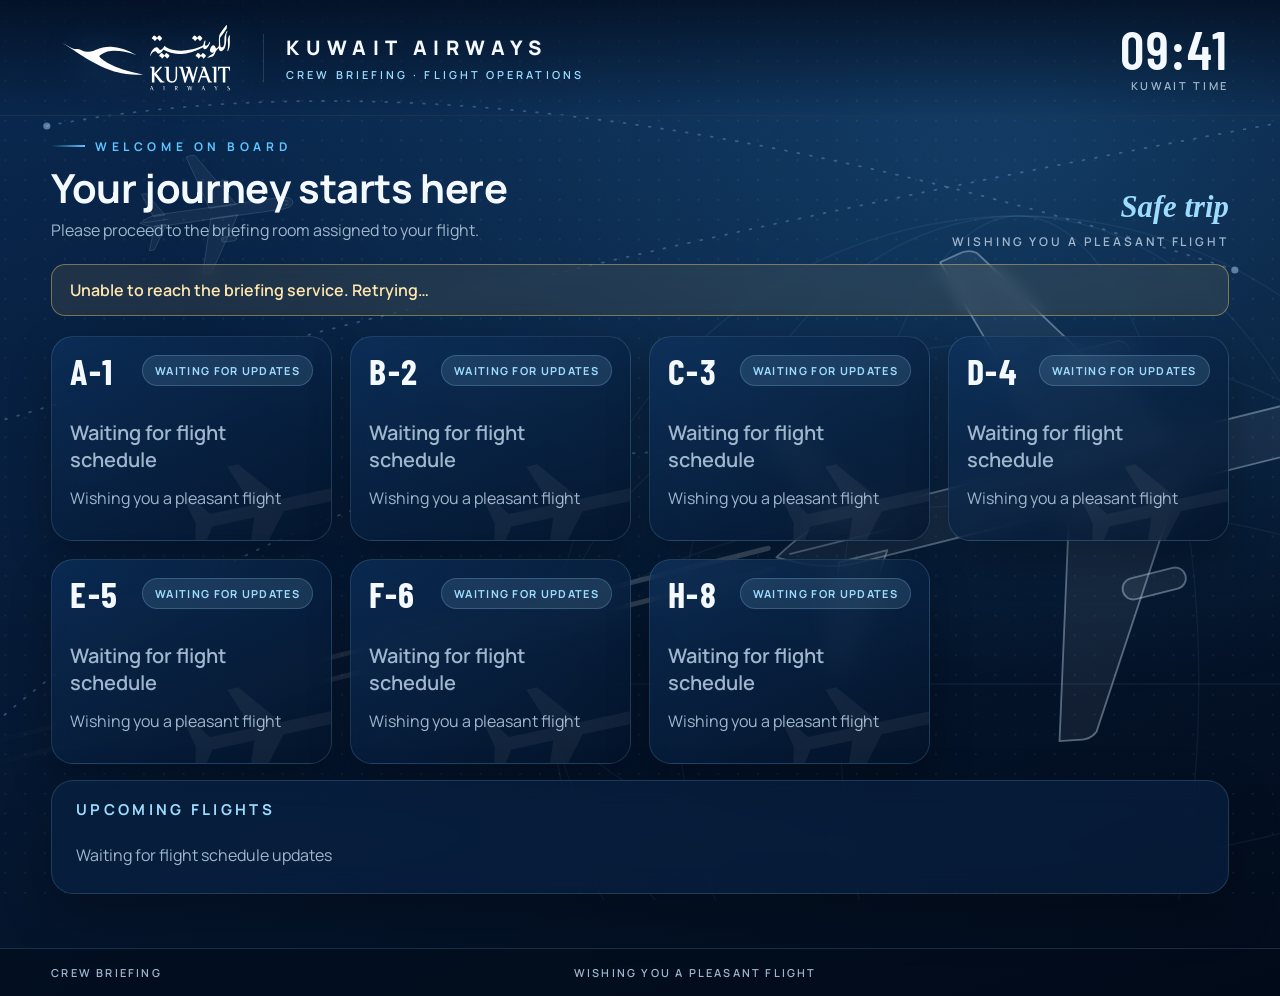
==== docs/index.html @ 400dd9bf "Read the full-day SCCM reporting list: A/C TYPE, PAIRING, KUG flights; skip DHD rows Preview shows r" ====
<!doctype html><html lang="en" dir="ltr"><head><meta charset="utf-8"><meta name="viewport" content="width=device-width,initial-scale=1"><title>Crew display · Crew Briefing</title><link rel="stylesheet" href="style.css?v=14"></head><body data-page="display">
<header><div class="brand"><img class="airline-logo" src="kuwait-airways-logo.svg" alt="Kuwait Airways"><div><b>KUWAIT AIRWAYS</b><small>CREW BRIEFING · FLIGHT OPERATIONS</small></div></div><div class="live"><strong id="clock">--:--</strong><small>Kuwait time</small></div></header>
<main><section class="intro"><div><span class="eyebrow">WELCOME ON BOARD</span><h1 id="title">Your journey starts here</h1><p>Please proceed to the briefing room assigned to your flight.</p></div><div class="welcome">Safe trip<span>Wishing you a pleasant flight</span></div></section>
<div id="notice" role="status">Waiting for flight schedule updates</div><section id="board" class="board" aria-label="Crew briefing rooms"></section><section id="upcoming" class="panel"><h2>Upcoming flights</h2><div id="queue"></div></section></main>
<footer><span>CREW BRIEFING</span><span>Wishing you a pleasant flight</span><span id="updated"></span></footer><script src="config.js?v=1"></script><script src="display.js?v=11"></script></body></html>
---- docs/style.css ----
@import url('https://fonts.googleapis.com/css2?family=Barlow+Condensed:wght@500;600;700&family=Manrope:wght@400;500;600;700;800&display=swap');
:root{color-scheme:dark;--ink:#f4f9ff;--muted:#9fb6cc;--sky:#5cc4ff;--sky-2:#9ddcff;--navy-0:#020b1a;--navy-1:#061a36;--navy-2:#0a2a52;--line:rgba(157,220,255,.16);--glass:rgba(10,38,74,.55);--glass-2:rgba(14,52,98,.62);--gold:#e9c46a;--ok:#5ee6b0;--bad:#ff9aa5;--r:22px;--num:'Barlow Condensed','Arial Narrow',system-ui,sans-serif;--ui:'Manrope',Arial,system-ui,sans-serif}
*{box-sizing:border-box}
html{background:var(--navy-0)}
body{margin:0;min-height:100vh;color:var(--ink);font-family:var(--ui);background:linear-gradient(160deg,var(--navy-2) 0%,var(--navy-1) 45%,var(--navy-0) 100%);position:relative;overflow-x:hidden;display:flex;flex-direction:column}
main{flex:1;width:100%}
body::before{content:'';position:fixed;inset:0;background:url(bg-sky.svg) 72% center/cover no-repeat;pointer-events:none;z-index:0}
body>*{position:relative;z-index:1}
[hidden]{display:none!important}
a{color:var(--sky-2)}

/* Header */
header{display:flex;justify-content:space-between;align-items:center;gap:24px;padding:22px 4vw;background:linear-gradient(180deg,rgba(2,11,26,.75),rgba(2,11,26,0));border-bottom:1px solid var(--line)}
.brand{display:flex;align-items:center;gap:22px}
.airline-logo{width:190px;height:66px;object-fit:contain;flex-shrink:0;filter:drop-shadow(0 4px 18px rgba(92,196,255,.25))}
.brand>div{border-left:1px solid var(--line);padding-left:22px}
.brand b{display:block;font:800 20px var(--ui);letter-spacing:.32em}
.brand small{display:block;margin-top:6px;font:600 11px var(--ui);letter-spacing:.28em;color:var(--sky-2)}
.live{text-align:right;display:grid;gap:2px}
.live strong{font:600 54px/1 var(--num);letter-spacing:.04em}
.live small{font:600 11px var(--ui);letter-spacing:.24em;color:var(--muted);text-transform:uppercase}
#connection{font:700 12px var(--ui);color:var(--ok);letter-spacing:.08em}

nav{display:flex;align-items:center;gap:12px;padding:12px 4vw;flex-wrap:wrap}
main{padding:26px 4vw 30px}

/* Intro */
.intro{display:flex;justify-content:space-between;align-items:flex-end;gap:24px;margin-bottom:26px}
.eyebrow{display:inline-flex;align-items:center;gap:10px;font:700 12px var(--ui);letter-spacing:.38em;color:var(--sky)}
.eyebrow::before{content:'';width:34px;height:2px;background:linear-gradient(90deg,transparent,var(--sky))}
h1{font:700 clamp(34px,4.2vw,64px)/1.05 var(--ui);margin:12px 0 8px;letter-spacing:-.01em}
p{color:var(--muted);line-height:1.7;margin:6px 0}
.welcome{font:italic 600 clamp(22px,2.4vw,34px) Georgia,serif;color:var(--sky-2);text-align:right}
.welcome span{display:block;font:600 12px var(--ui);letter-spacing:.24em;color:var(--muted);margin-top:8px;font-style:normal;text-transform:uppercase}

#notice{padding:14px 18px;border:1px solid rgba(233,196,106,.45);border-radius:14px;margin-bottom:20px;background:rgba(233,196,106,.10);color:#ffe7ae;font-weight:600;backdrop-filter:blur(8px)}
#notice.error{background:rgba(255,120,135,.12);border-color:rgba(255,154,165,.5);color:#ffd2d7}
#notice:empty{display:none}

/* Panels & forms */
.panel{background:var(--glass);border:1px solid var(--line);border-radius:var(--r);padding:24px;margin-bottom:24px;backdrop-filter:blur(14px);box-shadow:0 20px 50px rgba(0,0,0,.25)}
h2{font:700 15px var(--ui);letter-spacing:.22em;text-transform:uppercase;margin:0 0 16px;color:var(--sky-2)}
label{display:grid;gap:6px;font:600 12px var(--ui);color:var(--muted)}
button,select,input{font:600 14px var(--ui);border:1px solid rgba(157,220,255,.25);border-radius:12px;padding:11px 14px;background:rgba(6,26,54,.75);color:var(--ink)}
input:focus,select:focus{outline:2px solid var(--sky);outline-offset:1px}
button{cursor:pointer;transition:background .15s,transform .15s}
button:hover{background:rgba(92,196,255,.18)}button:active{transform:translateY(1px)}
button:disabled{opacity:.4;cursor:not-allowed}
.primary{background:linear-gradient(135deg,#7fd3ff,#3fa9f5);color:#03172e;border:0;font-weight:800}
.primary:hover{background:linear-gradient(135deg,#a3e0ff,#5cc4ff)}
form,.upload{display:flex;align-items:end;gap:14px;flex-wrap:wrap;margin-top:12px}
form#login label:first-child{flex:1;min-width:240px}
details{margin:16px 0;font-size:13px;color:var(--muted)}summary{cursor:pointer;color:var(--sky-2)}
.display-link{display:inline-block;padding:10px 16px;border:1px solid rgba(157,220,255,.35);border-radius:12px;text-decoration:none;font-weight:700;font-size:13px}

/* Room cards */
.board{display:grid;grid-template-columns:repeat(3,minmax(0,1fr));gap:18px;margin-bottom:26px}
.card{position:relative;overflow:hidden;background:linear-gradient(150deg,var(--glass-2),rgba(4,20,42,.72));border:1px solid var(--line);border-radius:var(--r);padding:22px 24px;min-height:240px;backdrop-filter:blur(12px);box-shadow:0 18px 40px rgba(0,0,0,.28)}
.card::after{content:'';position:absolute;right:-30px;bottom:-24px;width:190px;height:120px;background:url("data:image/svg+xml,%3Csvg xmlns='http://www.w3.org/2000/svg' viewBox='0 0 120 70'%3E%3Cpath d='M118 35c0-3-4-4-9-4H70L48 4h-7l10 27H24L15 18h-5l4 17-4 17h5l9-13h27L41 66h7l22-27h39c5 0 9-1 9-4z' fill='%23ffffff' fill-opacity='.05'/%3E%3C/svg%3E") no-repeat right bottom/contain;transform:rotate(-12deg);pointer-events:none}
.card.active{border-color:rgba(92,196,255,.55);background:linear-gradient(150deg,rgba(18,72,130,.78),rgba(5,26,54,.8));box-shadow:0 0 0 1px rgba(92,196,255,.25),0 22px 50px rgba(0,40,90,.45)}
.card.active::before{content:'';position:absolute;inset:0 0 auto 0;height:4px;background:linear-gradient(90deg,var(--sky),var(--gold))}
.card.free{opacity:.72}
.cardtop{display:flex;justify-content:space-between;align-items:center;gap:10px}
.room{font:700 44px/1 var(--num);letter-spacing:.04em}
.status{font:700 11px var(--ui);letter-spacing:.12em;text-transform:uppercase;padding:7px 12px;border-radius:30px;background:rgba(157,220,255,.12);color:var(--sky-2);border:1px solid rgba(157,220,255,.22)}
.card.active .status{background:rgba(94,230,176,.14);color:var(--ok);border-color:rgba(94,230,176,.35)}
.card.active .status::before{content:'';display:inline-block;width:7px;height:7px;border-radius:50%;background:var(--ok);margin-right:7px;vertical-align:1px;animation:pulse 1.6s infinite}
@keyframes pulse{50%{opacity:.25}}
.flight{font:700 26px var(--num);letter-spacing:.12em;margin:18px 0 2px;color:var(--sky)}
.destination{font:800 30px/1.15 var(--ui);margin:0 0 14px}
.sccm{display:flex;align-items:center;gap:10px;padding:13px 0;border-top:1px solid var(--line);font-weight:600;color:#e2efff}
.sccm svg{width:24px;height:24px;fill:none;stroke:var(--sky-2);stroke-width:1.8;flex-shrink:0}
.sccm b{font:800 10px var(--ui);letter-spacing:.14em;background:linear-gradient(135deg,var(--gold),#d9a441);color:#2a1a00;padding:4px 7px;border-radius:5px}
.times{display:flex;justify-content:space-between;align-items:center;font:600 14px var(--ui);color:var(--muted);margin-top:8px}
.times>span:first-child{direction:ltr}
.countdown{font:700 22px var(--num);color:var(--ok);letter-spacing:.04em}
.extend{margin-top:14px;width:100%}
.idle{padding:30px 0 6px;color:var(--muted);font:600 20px var(--ui)}

/* Upcoming list (FIDS style) */
#upcoming{padding:18px 24px}
.qrow{display:grid;grid-template-columns:1fr 2fr 1.2fr 1.2fr;gap:12px;padding:12px 4px;border-bottom:1px solid var(--line);font:600 15px var(--ui);align-items:center}
.qrow:first-child{font:700 11px var(--ui);letter-spacing:.2em;text-transform:uppercase;color:var(--sky-2);padding-top:0}
.qrow:last-child{border:0}
.qrow span:first-child,.qrow span:nth-child(3){font:600 20px var(--num);letter-spacing:.06em}
.qrow:first-child span{font:inherit!important}

/* Tables */
.tablewrap{overflow:auto;max-height:360px;border-radius:14px}
.tablewrap.tall{max-height:560px}
table{border-collapse:collapse;width:100%;font-size:13px}
th{position:sticky;top:0;background:#0a2a52;text-align:left;font:700 11px var(--ui);letter-spacing:.14em;text-transform:uppercase;color:var(--sky-2)}
td,th{padding:10px 12px;border-bottom:1px solid var(--line);white-space:nowrap;vertical-align:middle;text-align:left}
tr:hover td{background:rgba(157,220,255,.04)}
#flights tr.warn td{background:rgba(233,196,106,.09)}
.sccmform{display:flex;gap:6px;margin:0}.sccmform input{min-width:200px;padding:7px 10px}
.sccmform button,#displays button,#flights select,#displays select{padding:7px 10px;font-size:13px}
.bad{color:var(--bad)!important}
.feed{display:grid;grid-template-columns:repeat(auto-fit,minmax(220px,1fr));gap:12px;margin-bottom:16px}
.feed div{display:grid;gap:4px;padding:12px 14px;border:1px solid var(--line);border-radius:14px;background:rgba(2,11,26,.35);font:600 11px var(--ui);letter-spacing:.08em;text-transform:uppercase;color:var(--muted)}
.feed b{font:700 15px var(--ui);letter-spacing:0;text-transform:none;color:var(--ink)}
#pair{margin-bottom:16px}#pair label:first-child{flex:0 1 160px;min-width:140px}
.linkline a{word-break:break-all;font-weight:700}

/* Pairing screen */
.card.pairing{max-width:1000px;margin:0 auto;text-align:center;padding:5vh 4vw}
.card.pairing .cardtop{justify-content:center}
.card.pairing p{font-size:clamp(16px,2vw,24px)}
.paircode{font:700 clamp(80px,14vw,190px)/1 var(--num);letter-spacing:.12em;color:var(--ink);margin:4vh 0;text-shadow:0 0 40px rgba(92,196,255,.45)}

footer{display:flex;justify-content:space-between;gap:12px;padding:16px 4vw;font:600 11px var(--ui);letter-spacing:.2em;text-transform:uppercase;color:var(--muted);border-top:1px solid var(--line);background:rgba(2,11,26,.55)}

/* Orientation */
body[data-orientation=portrait] main{max-width:1080px;margin:auto}
body[data-orientation=portrait] .board{grid-template-columns:repeat(2,minmax(0,1fr))}
body[data-orientation=portrait] .card{min-height:270px}
body[data-orientation=landscape] .board{grid-template-columns:repeat(3,minmax(0,1fr))}
@media(orientation:portrait){body[data-orientation=auto] .board{grid-template-columns:repeat(2,minmax(0,1fr))}}

/* Single room screen */
body.roomview .board{grid-template-columns:1fr;max-width:1200px;margin:0 auto 24px}
body.roomview .card{padding:4vh 5vw;min-height:58vh;display:flex;flex-direction:column;justify-content:space-between;gap:2vh}
body.roomview .card::after{width:52%;height:60%;right:-6%;bottom:-8%}
body.roomview .cardtop{margin-bottom:auto}body.roomview .times{flex-wrap:wrap;gap:8px 24px}
body.roomview .room{font-size:clamp(56px,9vw,130px)}
body.roomview .status{font-size:clamp(13px,1.4vw,20px);padding:10px 18px}
body.roomview .flight{font-size:clamp(34px,5vw,72px);margin-top:auto}
body.roomview .destination{font-size:clamp(44px,7vw,110px);margin-bottom:3vh}
body.roomview .sccm{font-size:clamp(22px,2.8vw,42px);gap:18px;padding:3vh 0}
body.roomview .sccm svg{width:clamp(30px,3.6vw,54px);height:clamp(30px,3.6vw,54px)}
body.roomview .sccm b{font-size:clamp(12px,1.3vw,18px);padding:6px 10px}
body.roomview .times{font-size:clamp(18px,2vw,28px)}
body.roomview .countdown{font-size:clamp(34px,4.4vw,64px)}
body.roomview .idle{font-size:clamp(28px,3.6vw,52px);margin-top:auto}
body.roomview .card p{font-size:clamp(16px,1.8vw,24px)}
body.roomview[data-orientation=portrait] .card{min-height:66vh}
@media(orientation:portrait){body.roomview .intro{flex-direction:column;align-items:flex-start}body.roomview .welcome{text-align:left}}
body[data-page=display].stale .board{opacity:.45}

/* TV hall layout: all seven rooms on a full-HD landscape screen */
@media(min-width:1100px) and (orientation:landscape){
 body[data-page=display]:not(.roomview)[data-orientation=landscape] .board,body[data-page=display]:not(.roomview)[data-orientation=auto] .board{grid-template-columns:repeat(4,minmax(0,1fr))}
 body[data-page=display]:not(.roomview) main{padding-top:14px}
 body[data-page=display]:not(.roomview) .intro{margin-bottom:14px}
 body[data-page=display]:not(.roomview) h1{font-size:40px}
 body[data-page=display]:not(.roomview) .card{min-height:205px;padding:16px 18px}
 body[data-page=display]:not(.roomview) .room{font-size:36px}
 body[data-page=display]:not(.roomview) .flight{margin:10px 0 0;font-size:22px}
 body[data-page=display]:not(.roomview) .destination{font-size:24px;margin-bottom:8px}
 body[data-page=display]:not(.roomview) .sccm{padding:9px 0}
 body[data-page=display]:not(.roomview) .board{margin-bottom:16px}
 body[data-page=display]:not(.roomview) #queue{max-height:150px;overflow:hidden}
}
body[data-page=admin] .board{grid-template-columns:repeat(auto-fill,minmax(230px,1fr))}
body[data-page=admin] .card{min-height:180px}
body[data-page=admin] .intro{display:none}

@media(max-width:700px){
 header{padding:16px;flex-wrap:wrap}.airline-logo{width:130px;height:48px}.brand>div{display:none}
 .live strong{font-size:38px}main{padding:18px 14px}.intro{display:block}.welcome{text-align:left;margin-top:12px}
 .board,body[data-orientation] .board{grid-template-columns:1fr!important}.qrow{font-size:13px;gap:6px}footer{flex-wrap:wrap}
}
@media(orientation:landscape){body.roomview .intro{display:none}body.roomview main{padding-top:3vh}body.roomview .card{min-height:72vh}body.roomview .room{font-size:clamp(56px,7vw,112px)}body.roomview .destination{font-size:clamp(44px,6vw,96px)}}
@media(orientation:portrait){body::before{background-position:86% 62%}}

.depform{display:inline-flex;gap:6px;margin:0}.depform input{width:72px;padding:7px 8px;font-family:var(--num);font-size:16px}.depform button{padding:7px 10px;font-size:13px}.manual{display:inline-block;margin-left:6px;font:700 10px var(--ui);letter-spacing:.1em;text-transform:uppercase;color:var(--gold)}
body[data-page=admin] .room{font-size:34px;white-space:nowrap}body[data-page=admin] .cardtop{flex-wrap:wrap}
.nextup b{color:var(--sky);font-family:var(--num);font-size:1.25em;letter-spacing:.04em}
.crewlist{display:grid;border-top:1px solid var(--line)}.crewlist .sccm{border-top:0;padding:8px 0}.crewlist .sccm:first-child{padding-top:13px}
.sccm.role-fss b{background:linear-gradient(135deg,#9ddcff,#5cc4ff);color:#03172e}.sccm.role-cci b{background:linear-gradient(135deg,#c9b6ff,#9d84f2);color:#170a3a}
body.roomview .crewlist .sccm{padding:1.6vh 0}label.check{display:flex;flex-direction:row;align-items:center;gap:8px;font-size:13px;color:var(--ink)}label.check input{width:18px;height:18px;padding:0}
.sccm.role-ins b{background:linear-gradient(135deg,#7fe0b8,#3fbf8a);color:#04281a}
.countdown.before{color:var(--gold)}.card.active.upnext .status{background:rgba(233,196,106,.14);color:var(--gold);border-color:rgba(233,196,106,.4)}.card.active.upnext .status::before{background:var(--gold)}
.previewnote{margin:12px 0;padding:10px 14px;border-radius:12px;background:rgba(94,230,176,.12);color:#c8f5e2;font-weight:600}.previewnote.error{background:rgba(255,120,135,.14);color:#ffd2d7}
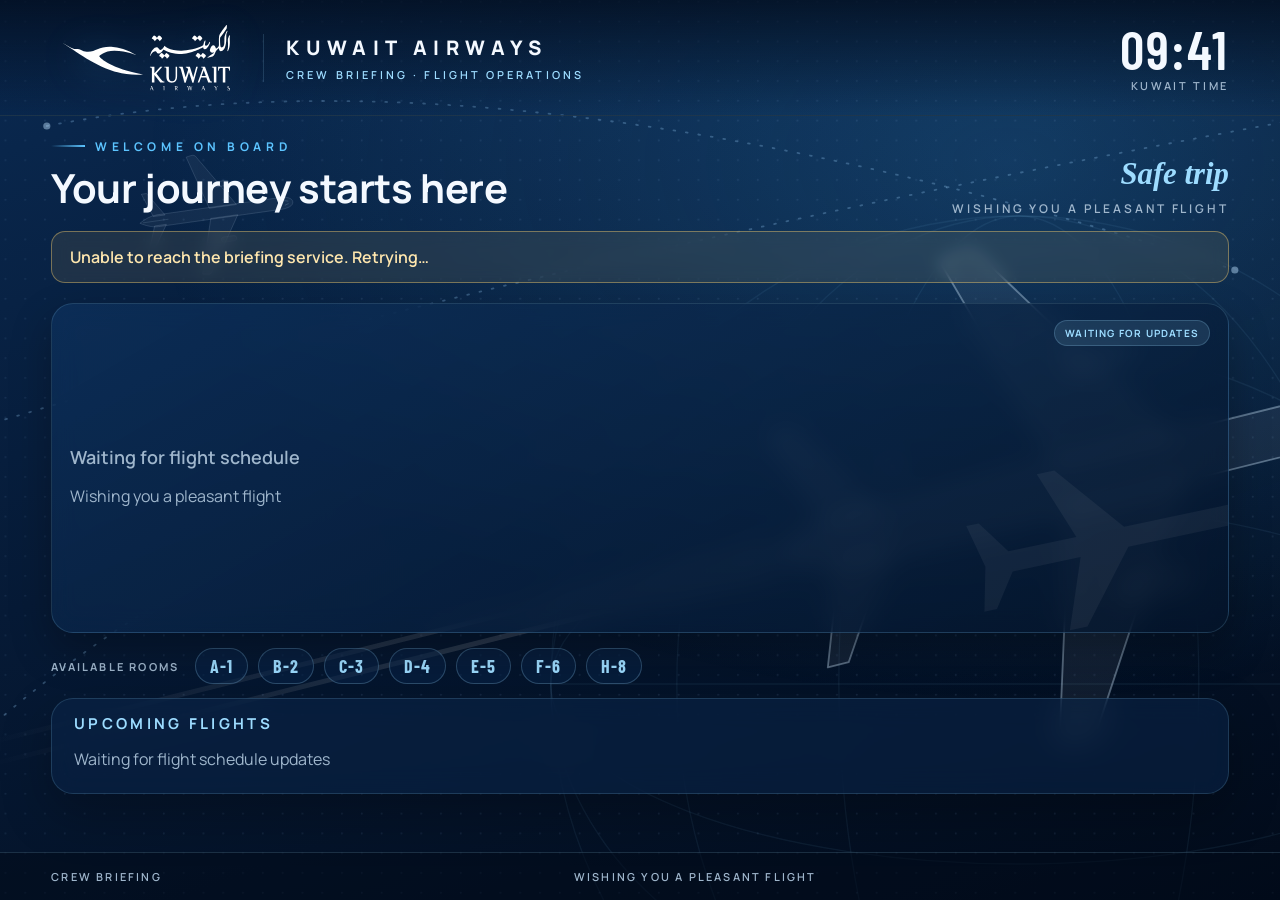
==== commit aebe5011: "Hall display: animated flow board Cards sized by priority (briefing in progress > reporting within 1" ====
--- a/docs/index.html
+++ b/docs/index.html
@@ -1,5 +1,5 @@
-<!doctype html><html lang="en" dir="ltr"><head><meta charset="utf-8"><meta name="viewport" content="width=device-width,initial-scale=1"><title>Crew display · Crew Briefing</title><link rel="stylesheet" href="style.css?v=14"></head><body data-page="display">
+<!doctype html><html lang="en" dir="ltr"><head><meta charset="utf-8"><meta name="viewport" content="width=device-width,initial-scale=1"><title>Crew display · Crew Briefing</title><link rel="stylesheet" href="style.css?v=15"></head><body data-page="display">
 <header><div class="brand"><img class="airline-logo" src="kuwait-airways-logo.svg" alt="Kuwait Airways"><div><b>KUWAIT AIRWAYS</b><small>CREW BRIEFING · FLIGHT OPERATIONS</small></div></div><div class="live"><strong id="clock">--:--</strong><small>Kuwait time</small></div></header>
 <main><section class="intro"><div><span class="eyebrow">WELCOME ON BOARD</span><h1 id="title">Your journey starts here</h1><p>Please proceed to the briefing room assigned to your flight.</p></div><div class="welcome">Safe trip<span>Wishing you a pleasant flight</span></div></section>
 <div id="notice" role="status">Waiting for flight schedule updates</div><section id="board" class="board" aria-label="Crew briefing rooms"></section><section id="upcoming" class="panel"><h2>Upcoming flights</h2><div id="queue"></div></section></main>
-<footer><span>CREW BRIEFING</span><span>Wishing you a pleasant flight</span><span id="updated"></span></footer><script src="config.js?v=1"></script><script src="display.js?v=11"></script></body></html>+<footer><span>CREW BRIEFING</span><span>Wishing you a pleasant flight</span><span id="updated"></span></footer><script src="config.js?v=1"></script><script src="display.js?v=12"></script></body></html>
--- a/docs/style.css
+++ b/docs/style.css
@@ -172,3 +172,36 @@
 .sccm.role-ins b{background:linear-gradient(135deg,#7fe0b8,#3fbf8a);color:#04281a}
 .countdown.before{color:var(--gold)}.card.active.upnext .status{background:rgba(233,196,106,.14);color:var(--gold);border-color:rgba(233,196,106,.4)}.card.active.upnext .status::before{background:var(--gold)}
 .previewnote{margin:12px 0;padding:10px 14px;border-radius:12px;background:rgba(94,230,176,.12);color:#c8f5e2;font-weight:600}.previewnote.error{background:rgba(255,120,135,.14);color:#ffd2d7}
+
+/* v15: flow board */
+body[data-page=display]{height:100vh;overflow:hidden}
+.board.flow{display:block;position:relative;margin-bottom:14px}
+.flowcard{position:absolute;margin:0;display:flex;flex-direction:column;container-type:size;transition:left .95s cubic-bezier(.22,.8,.2,1),top .95s cubic-bezier(.22,.8,.2,1),width .95s cubic-bezier(.22,.8,.2,1),height .95s cubic-bezier(.22,.8,.2,1),opacity .7s,box-shadow .6s,border-color .6s;min-height:0!important;overflow:hidden}
+.flowcard.entering{opacity:0}.flowcard.leaving{opacity:0;pointer-events:none;z-index:0}
+.flowcard .cardtop{flex:none}
+.flowcard .room{font-size:clamp(22px,12cqmin,150px)!important}
+.flowcard .status{font-size:clamp(10px,2.6cqmin,22px)!important;padding:.5em 1em!important}
+.flowcard .flight{font-size:clamp(16px,10.5cqmin,120px)!important;margin:auto 0 0!important}
+.flowcard .destination{font-size:clamp(18px,15cqmin,170px)!important;margin:0 0 .25em!important;white-space:nowrap;overflow:hidden;text-overflow:ellipsis}
+.flowcard .crewlist,.flowcard>.sccm{flex:none}
+.flowcard .sccm{font-size:clamp(12px,6cqmin,60px)!important;padding:.45em 0!important;gap:.6em!important}
+.flowcard .sccm svg{width:1.3em!important;height:1.3em!important}.flowcard .sccm b{font-size:.55em!important;padding:.3em .55em!important}
+.flowcard .sccm span{white-space:nowrap;overflow:hidden;text-overflow:ellipsis}
+.flowcard .times{font-size:clamp(11px,3.6cqmin,34px)!important;margin-top:auto!important;flex-wrap:wrap;gap:.2em 1em}
+.flowcard .countdown{font-size:clamp(16px,8cqmin,96px)!important}
+.flowcard .idlebox{margin:auto 0;display:grid;gap:.5em}.flowcard .idle{font-size:clamp(18px,6cqmin,64px)!important;padding:0!important;margin:0!important}
+.flowcard .nextup{font-size:clamp(14px,3.6cqmin,40px)!important;text-align:left!important}
+.flowcard.idlecard{opacity:1}.flowcard.idlecard::after{width:45%;height:55%}
+.progress{flex:none;height:clamp(4px,1.1cqmin,10px);margin-top:.6em;border-radius:99px;background:rgba(157,220,255,.14);overflow:hidden}
+.progress i{display:block;height:100%;width:0;border-radius:inherit;background:linear-gradient(90deg,var(--sky),var(--ok));transition:width 1s linear}.progress i.pre{background:linear-gradient(90deg,#b8902e,var(--gold))}
+.flowcard.active:not(.upnext){animation:glow 3.2s ease-in-out infinite}
+@keyframes glow{50%{box-shadow:0 0 0 1px rgba(94,230,176,.35),0 0 46px rgba(92,196,255,.28),0 22px 50px rgba(0,40,90,.45)}}
+#freeRooms{display:flex;flex-wrap:wrap;align-items:center;gap:10px;margin:0 0 14px}
+#freeRooms .label{font:700 11px var(--ui);letter-spacing:.2em;text-transform:uppercase;color:var(--muted);margin-right:6px}
+#freeRooms .chip{font:700 18px var(--num);letter-spacing:.06em;padding:6px 14px;border-radius:30px;border:1px solid rgba(157,220,255,.25);background:rgba(10,38,74,.55);color:var(--sky-2)}
+body.roomview .flowcard{padding:3vh 4vw}
+body.roomview #upcoming{display:none}
+body[data-page=display] #upcoming{padding:14px 22px;margin-bottom:10px}body[data-page=display] #upcoming h2{margin-bottom:6px}
+body[data-page=display] .intro{margin-bottom:14px}
+@media(orientation:landscape){body[data-page=display]:not(.roomview) .intro p{display:none}}
+.flowcard .destination{min-width:0}.flowcard .flight{line-height:1.05}.flowcard .destination{line-height:1.08}
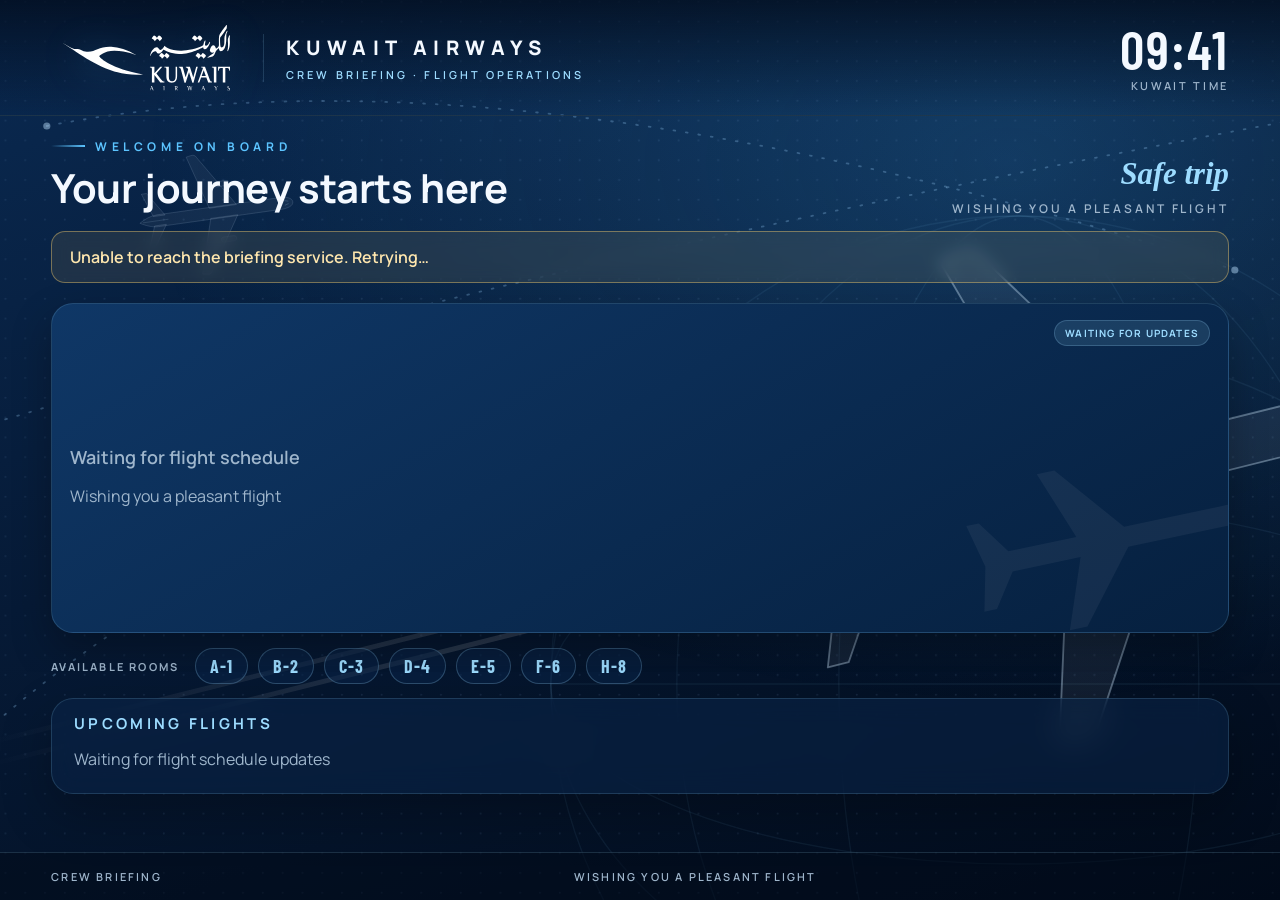
==== commit 3127f593: "Flow board: solid cards and cleaner exits so moving cards never show through each other Finished car" ====
--- a/docs/index.html
+++ b/docs/index.html
@@ -1,5 +1,5 @@
-<!doctype html><html lang="en" dir="ltr"><head><meta charset="utf-8"><meta name="viewport" content="width=device-width,initial-scale=1"><title>Crew display · Crew Briefing</title><link rel="stylesheet" href="style.css?v=15"></head><body data-page="display">
+<!doctype html><html lang="en" dir="ltr"><head><meta charset="utf-8"><meta name="viewport" content="width=device-width,initial-scale=1"><title>Crew display · Crew Briefing</title><link rel="stylesheet" href="style.css?v=18"></head><body data-page="display">
 <header><div class="brand"><img class="airline-logo" src="kuwait-airways-logo.svg" alt="Kuwait Airways"><div><b>KUWAIT AIRWAYS</b><small>CREW BRIEFING · FLIGHT OPERATIONS</small></div></div><div class="live"><strong id="clock">--:--</strong><small>Kuwait time</small></div></header>
 <main><section class="intro"><div><span class="eyebrow">WELCOME ON BOARD</span><h1 id="title">Your journey starts here</h1><p>Please proceed to the briefing room assigned to your flight.</p></div><div class="welcome">Safe trip<span>Wishing you a pleasant flight</span></div></section>
 <div id="notice" role="status">Waiting for flight schedule updates</div><section id="board" class="board" aria-label="Crew briefing rooms"></section><section id="upcoming" class="panel"><h2>Upcoming flights</h2><div id="queue"></div></section></main>
-<footer><span>CREW BRIEFING</span><span>Wishing you a pleasant flight</span><span id="updated"></span></footer><script src="config.js?v=1"></script><script src="display.js?v=12"></script></body></html>+<footer><span>CREW BRIEFING</span><span>Wishing you a pleasant flight</span><span id="updated"></span></footer><script src="config.js?v=1"></script><script src="landmarks.js?v=2"></script><script src="display.js?v=14"></script></body></html>
--- a/docs/style.css
+++ b/docs/style.css
@@ -205,3 +205,19 @@
 body[data-page=display] .intro{margin-bottom:14px}
 @media(orientation:landscape){body[data-page=display]:not(.roomview) .intro p{display:none}}
 .flowcard .destination{min-width:0}.flowcard .flight{line-height:1.05}.flowcard .destination{line-height:1.08}
+
+/* v16: destination landmarks */
+.flowcard>*{position:relative;z-index:1}
+.flowcard .landmark{position:absolute;z-index:0;right:0;bottom:0;width:80%;height:92%;color:#cfe9ff;opacity:.13;pointer-events:none;
+ -webkit-mask-image:linear-gradient(to left,#000 62%,transparent);mask-image:linear-gradient(to left,#000 62%,transparent);transition:opacity 1s}
+.flowcard .landmark svg{width:100%;height:100%;display:block}
+.flowcard.has-lm::after{display:none}
+.flowcard.active:not(.upnext) .landmark{opacity:.17}
+
+/* v18: solid cards so moving cards never show through each other; clipped exits */
+.board.flow{overflow:clip;overflow-clip-margin:40px}
+.flowcard{backdrop-filter:none;background:linear-gradient(150deg,#0f3766,#06203f)!important;transition:left .95s cubic-bezier(.22,.8,.2,1),top .95s cubic-bezier(.22,.8,.2,1),width .95s cubic-bezier(.22,.8,.2,1),height .95s cubic-bezier(.22,.8,.2,1),opacity .6s,transform .6s,box-shadow .6s,border-color .6s}
+.flowcard.active{background:linear-gradient(150deg,#164c88,#07244a)!important}
+.flowcard.active.upnext{background:linear-gradient(150deg,#123f72,#062142)!important}
+.flowcard.grow{transform:scale(.88);opacity:0}
+.flowcard.vanish{transform:scale(.9);opacity:0;transition:opacity .45s,transform .45s}
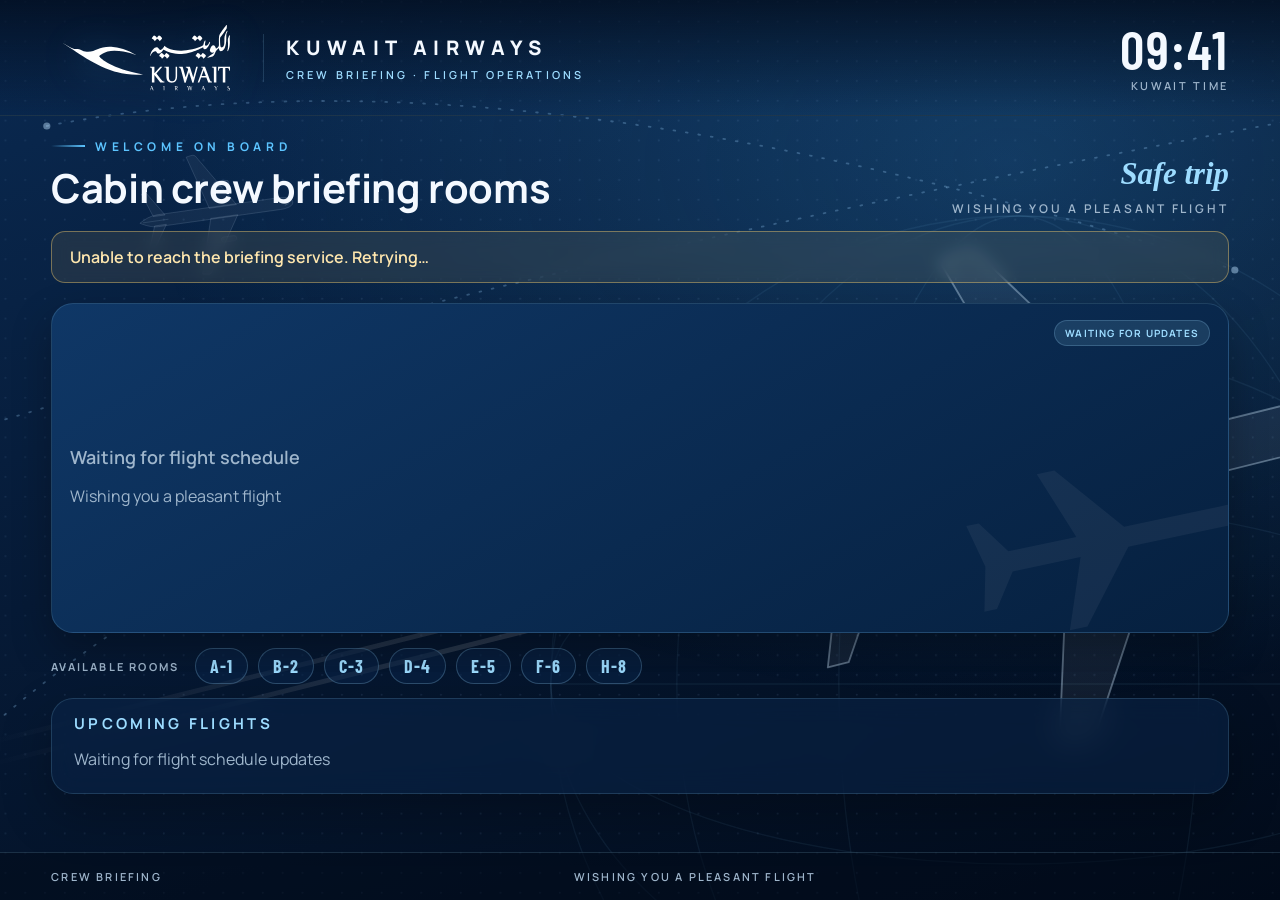
==== commit 97b0ede8: "Display: large gold 'Briefing room' label on every card; hall title says what the screen is Co-Autho" ====
--- a/docs/index.html
+++ b/docs/index.html
@@ -1,5 +1,5 @@
-<!doctype html><html lang="en" dir="ltr"><head><meta charset="utf-8"><meta name="viewport" content="width=device-width,initial-scale=1"><title>Crew display · Crew Briefing</title><link rel="stylesheet" href="style.css?v=18"></head><body data-page="display">
+<!doctype html><html lang="en" dir="ltr"><head><meta charset="utf-8"><meta name="viewport" content="width=device-width,initial-scale=1"><title>Crew display · Crew Briefing</title><link rel="stylesheet" href="style.css?v=19"></head><body data-page="display">
 <header><div class="brand"><img class="airline-logo" src="kuwait-airways-logo.svg" alt="Kuwait Airways"><div><b>KUWAIT AIRWAYS</b><small>CREW BRIEFING · FLIGHT OPERATIONS</small></div></div><div class="live"><strong id="clock">--:--</strong><small>Kuwait time</small></div></header>
-<main><section class="intro"><div><span class="eyebrow">WELCOME ON BOARD</span><h1 id="title">Your journey starts here</h1><p>Please proceed to the briefing room assigned to your flight.</p></div><div class="welcome">Safe trip<span>Wishing you a pleasant flight</span></div></section>
+<main><section class="intro"><div><span class="eyebrow">WELCOME ON BOARD</span><h1 id="title">Cabin crew briefing rooms</h1><p>Please proceed to the briefing room assigned to your flight.</p></div><div class="welcome">Safe trip<span>Wishing you a pleasant flight</span></div></section>
 <div id="notice" role="status">Waiting for flight schedule updates</div><section id="board" class="board" aria-label="Crew briefing rooms"></section><section id="upcoming" class="panel"><h2>Upcoming flights</h2><div id="queue"></div></section></main>
-<footer><span>CREW BRIEFING</span><span>Wishing you a pleasant flight</span><span id="updated"></span></footer><script src="config.js?v=1"></script><script src="landmarks.js?v=2"></script><script src="display.js?v=14"></script></body></html>+<footer><span>CREW BRIEFING</span><span>Wishing you a pleasant flight</span><span id="updated"></span></footer><script src="config.js?v=1"></script><script src="landmarks.js?v=3"></script><script src="display.js?v=15"></script></body></html>
--- a/docs/style.css
+++ b/docs/style.css
@@ -221,3 +221,12 @@
 .flowcard.active.upnext{background:linear-gradient(150deg,#123f72,#062142)!important}
 .flowcard.grow{transform:scale(.88);opacity:0}
 .flowcard.vanish{transform:scale(.9);opacity:0;transition:opacity .45s,transform .45s}
+
+/* v19: clear room label */
+.roomtag{display:inline-flex;flex-direction:column;align-items:flex-start;gap:.15em;padding:.35em .7em .45em;border-radius:.45em;background:linear-gradient(135deg,rgba(233,196,106,.22),rgba(233,196,106,.08));border:1px solid rgba(233,196,106,.55);line-height:1}
+.roomtag small{font:800 clamp(9px,2.4cqmin,22px)/1 var(--ui);letter-spacing:.22em;text-transform:uppercase;color:#ffe2a0}
+.roomtag .room{color:var(--gold)!important;text-shadow:0 0 24px rgba(233,196,106,.35)}
+.flowcard .roomtag .room{font-size:clamp(30px,17cqmin,200px)!important}
+body.roomview .flowcard .roomtag .room{font-size:clamp(60px,20cqmin,260px)!important}
+.flowcard .cardtop{align-items:flex-start}
+.roomtag .room,.roomtag small{white-space:nowrap}.flowcard .cardtop{flex-wrap:wrap;gap:.4em}
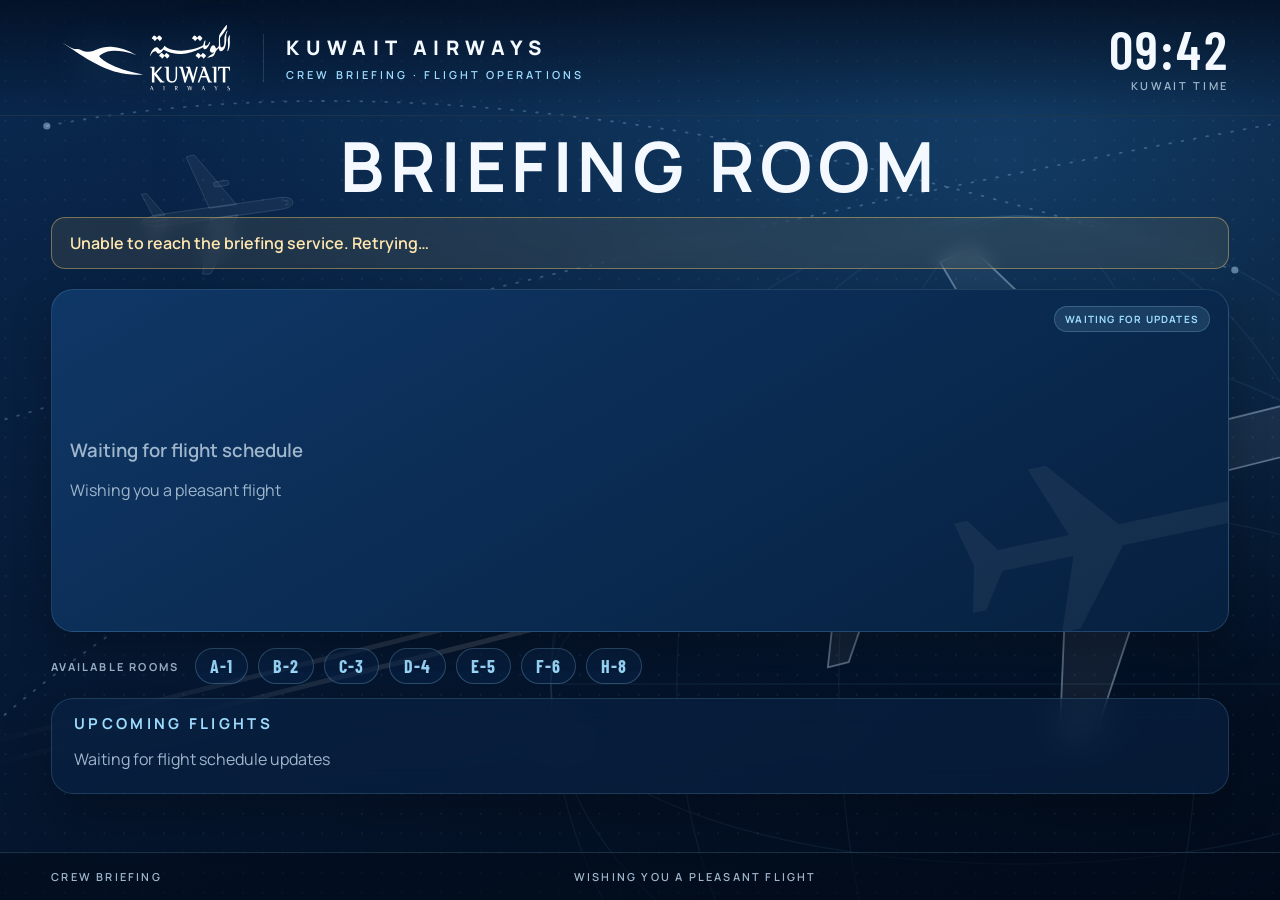
==== commit 0eb15304: "Display title: large centred 'BRIEFING ROOM' Co-Authored-By: Claude Opus 5.5 <noreply@anthropic.com>" ====
--- a/docs/index.html
+++ b/docs/index.html
@@ -1,5 +1,5 @@
-<!doctype html><html lang="en" dir="ltr"><head><meta charset="utf-8"><meta name="viewport" content="width=device-width,initial-scale=1"><title>Crew display · Crew Briefing</title><link rel="stylesheet" href="style.css?v=19"></head><body data-page="display">
+<!doctype html><html lang="en" dir="ltr"><head><meta charset="utf-8"><meta name="viewport" content="width=device-width,initial-scale=1"><title>Crew display · Crew Briefing</title><link rel="stylesheet" href="style.css?v=20"></head><body data-page="display">
 <header><div class="brand"><img class="airline-logo" src="kuwait-airways-logo.svg" alt="Kuwait Airways"><div><b>KUWAIT AIRWAYS</b><small>CREW BRIEFING · FLIGHT OPERATIONS</small></div></div><div class="live"><strong id="clock">--:--</strong><small>Kuwait time</small></div></header>
-<main><section class="intro"><div><span class="eyebrow">WELCOME ON BOARD</span><h1 id="title">Cabin crew briefing rooms</h1><p>Please proceed to the briefing room assigned to your flight.</p></div><div class="welcome">Safe trip<span>Wishing you a pleasant flight</span></div></section>
+<main><section class="intro"><div><span class="eyebrow">WELCOME ON BOARD</span><h1 id="title">Briefing Room</h1><p>Please proceed to the briefing room assigned to your flight.</p></div><div class="welcome">Safe trip<span>Wishing you a pleasant flight</span></div></section>
 <div id="notice" role="status">Waiting for flight schedule updates</div><section id="board" class="board" aria-label="Crew briefing rooms"></section><section id="upcoming" class="panel"><h2>Upcoming flights</h2><div id="queue"></div></section></main>
-<footer><span>CREW BRIEFING</span><span>Wishing you a pleasant flight</span><span id="updated"></span></footer><script src="config.js?v=1"></script><script src="landmarks.js?v=3"></script><script src="display.js?v=15"></script></body></html>+<footer><span>CREW BRIEFING</span><span>Wishing you a pleasant flight</span><span id="updated"></span></footer><script src="config.js?v=1"></script><script src="landmarks.js?v=3"></script><script src="display.js?v=16"></script></body></html>
--- a/docs/style.css
+++ b/docs/style.css
@@ -230,3 +230,8 @@
 body.roomview .flowcard .roomtag .room{font-size:clamp(60px,20cqmin,260px)!important}
 .flowcard .cardtop{align-items:flex-start}
 .roomtag .room,.roomtag small{white-space:nowrap}.flowcard .cardtop{flex-wrap:wrap;gap:.4em}
+
+/* v20: centred, larger screen title */
+body[data-page=display] .intro{justify-content:center;text-align:center;flex-direction:column;align-items:center}
+body[data-page=display] .intro .welcome,body[data-page=display] .intro p,body[data-page=display] .intro .eyebrow{display:none}
+body[data-page=display] #title{font-size:clamp(40px,5.4vw,96px);letter-spacing:.08em;text-transform:uppercase;margin:0;line-height:1.05}
